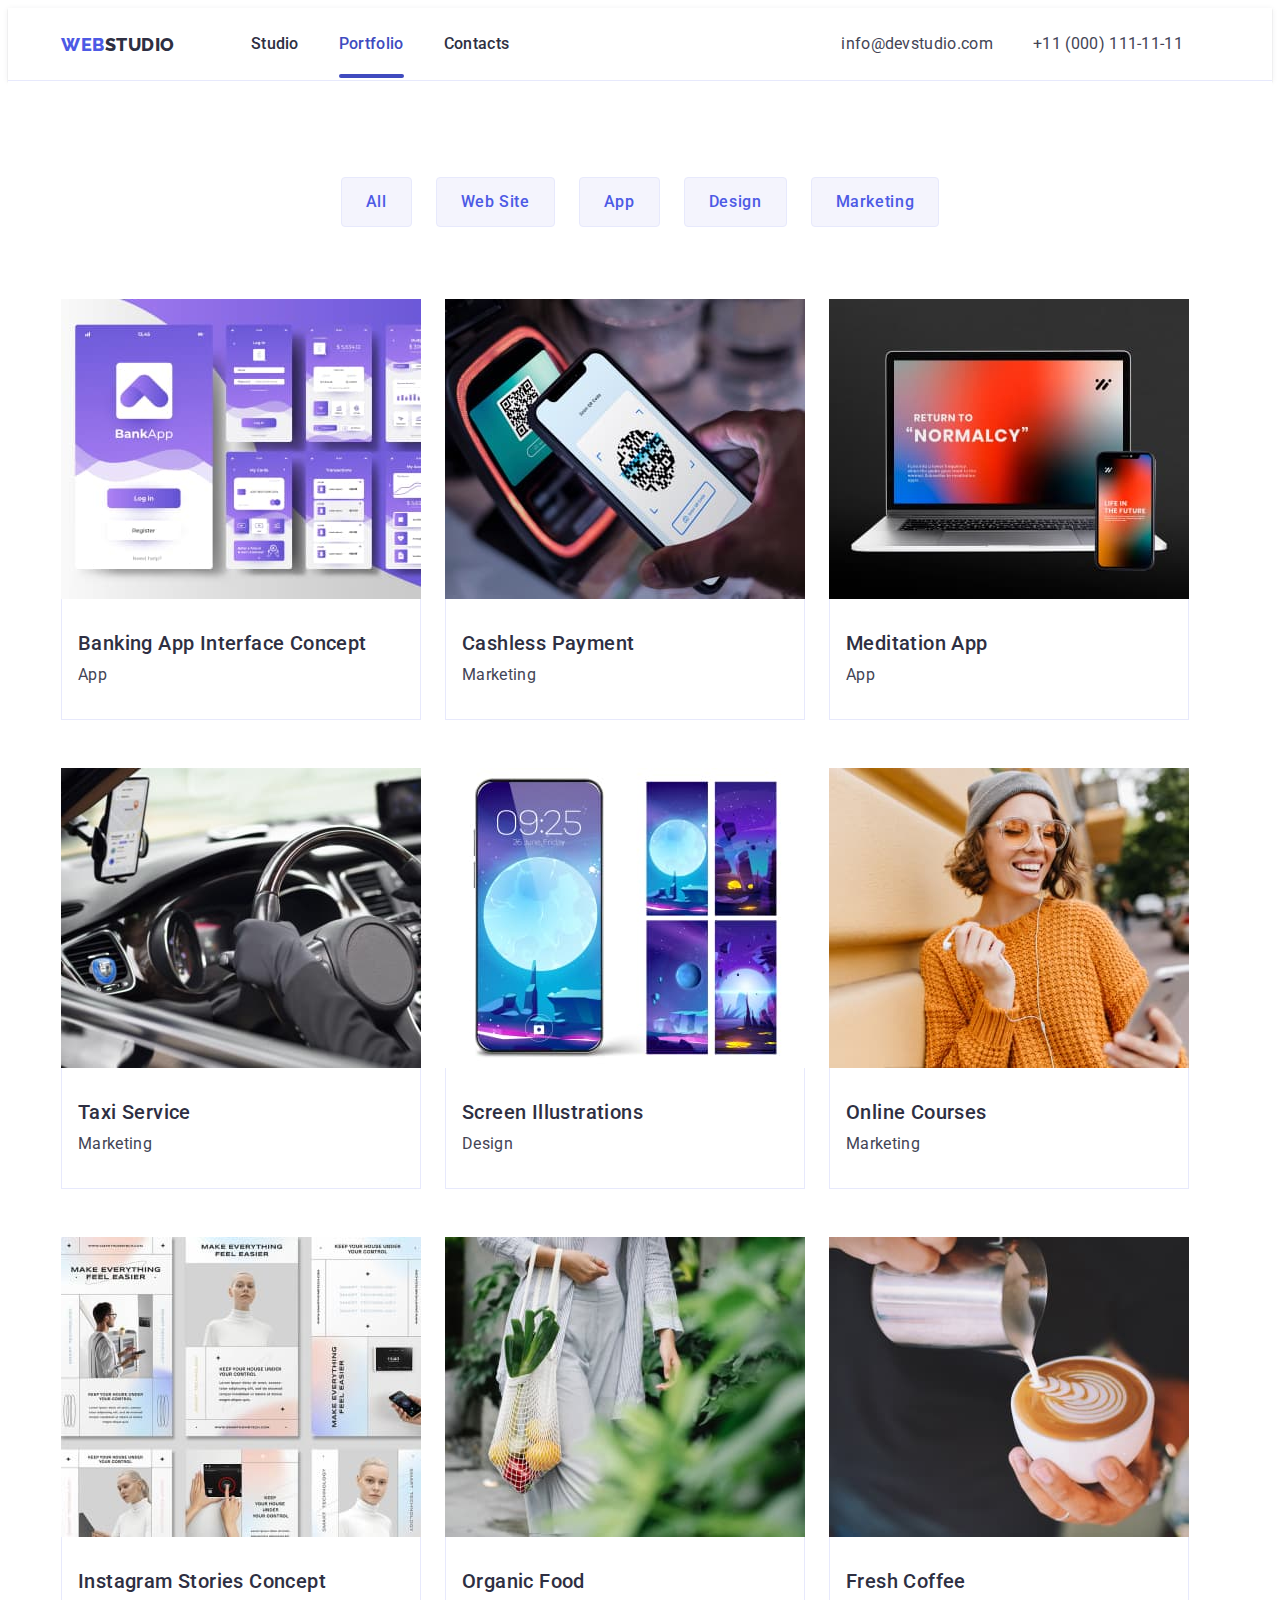
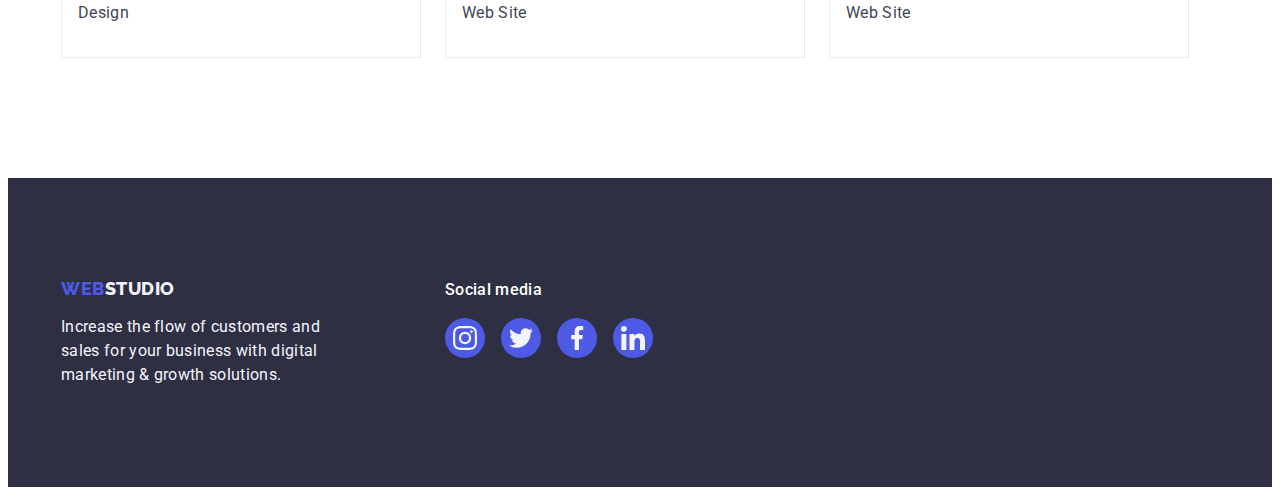
==== portfolio.html @ 88482206 "Initial commit" ====
<!DOCTYPE html>
<html lang="en">

<head>
    <meta charset="UTF-8">
    <meta http-equiv="X-UA-Compatible" content="IE=edge">
    <meta name="viewport" content="width=device-width, initial-scale=1.0">
    <link rel="preconnect" href="https://fonts.googleapis.com">
    <link rel="preconnect" href="https://fonts.gstatic.com" crossorigin>
    <link
        href="https://fonts.googleapis.com/css2?family=Raleway:wght@800&amp;family=Roboto:wght@400;500;700;900&amp;display=swap"
        rel="stylesheet">
    <link rel="stylesheet" href="https://cdnjs.cloudflare.com/ajax/libs/modern-normalize/2.0.0/modern-normalize.min.css"
        integrity="sha512-4xo8blKMVCiXpTaLzQSLSw3KFOVPWhm/TRtuPVc4WG6kUgjH6J03IBuG7JZPkcWMxJ5huwaBpOpnwYElP/m6wg=="
        crossorigin="anonymous" referrerpolicy="no-referrer">
    <title>Portfolio</title>
    <link rel="stylesheet" href="./css/styles.css">
</head>

<body>
    <!-- Header -->
    <header class="header">
        <div class="container-header container">
            <nav class="header-nav">
                <a href="./index.html" class="logo-header link">Web<span class="span-logo">Studio</span></a>
                <ul class="header-menu list">
                    <li class="header-menu-item"><a href="./index.html" class="header-menu-link link">Studio</a></li>
                    <li class="header-menu-item"><a href="./portfolio.html"
                            class="header-menu-link link current">Portfolio</a>
                    </li>
                    <li class="header-menu-item"><a href="" class="header-menu-link link">Contacts</a></li>
                </ul>
            </nav>
            <address class="contacts">
                <ul class="contacts-menu list">
                    <li class="contacts-menu-item"><a href="mailto:info@devstudio.com"
                            class="contacts-menu-link link">info@devstudio.com</a></li>
                    <li class="contacts-menu-item"><a href="tel:+110001111111" class="contacts-menu-link link">+11 (000)
                            111-11-11</a></li>
                </ul>
            </address>
        </div>
    </header>

    <!-- Main -->
    <main>
        <section class="section-portfolio-display">
            <div class="portfolio-container container">
                <h1 hidden class="visually-hidden">Portfolio</h1>
                <ul class="portfolio-list list">
                    <li class="portfolio-item"><button type="button" class="portfolio-button">All</button></li>
                    <li class="portfolio-item"><button type="button" class="portfolio-button">Web Site</button></li>
                    <li class="portfolio-item"><button type="button" class="portfolio-button">App</button></li>
                    <li class="portfolio-item"><button type="button" class="portfolio-button">Design</button></li>
                    <li class="portfolio-item"><button type="button" class="portfolio-button">Marketing</button></li>
                </ul>


                <ul class="project-list list">
                    <li class="project-item">
                        <a href="" class="project-link link">
                            <div class="portfolio-cover">
                                <img src="./images/banking.jpg" alt="Banking app interface" width="360" height="300">
                                <p class="portfolio-cover-txt">14 Stylish and User-Friendly App Design Concepts · Task
                                    Manager App · Calorie Tracker App · Exotic Fruit Ecommerce
                                    App · Cloud Storage App</p>
                            </div>
                            <div class="portfolio-box">
                                <h2 class="project-item-name">Banking App Interface Concept</h2>
                                <p class="project-item-type">App</p>
                            </div>
                        </a>
                    </li>
                    <li class="project-item">
                        <a href="" class="project-link link">
                            <div class="portfolio-cover">
                                <img src="./images/cashless.jpg" alt="Cashless payment" width="360" height="300">
                                <p class="portfolio-cover-txt">14 Stylish and User-Friendly App Design Concepts · Task
                                    Manager App · Calorie Tracker App · Exotic Fruit Ecommerce
                                    App · Cloud Storage App</p>
                            </div>
                            <div class="portfolio-box">
                                <h2 class="project-item-name">Cashless Payment</h2>
                                <p class="project-item-type">Marketing</p>
                            </div>
                        </a>
                    </li>
                    <li class="project-item">
                        <a href="" class="project-link link">
                            <div class="portfolio-cover">
                                <img src="./images/meditation.jpg" alt="Mediation app" width="360" height="300">
                                <p class="portfolio-cover-txt">14 Stylish and User-Friendly App Design Concepts · Task
                                    Manager App · Calorie Tracker App · Exotic Fruit Ecommerce
                                    App · Cloud Storage App</p>
                            </div>
                            <div class="portfolio-box">
                                <h2 class="project-item-name">Meditation App</h2>
                                <p class="project-item-type">App</p>
                            </div>
                        </a>
                    </li>
                    <li class="project-item">
                        <a href="" class="project-link link">
                            <div class="portfolio-cover">
                                <img src="./images/taxi.jpg" alt="Taxi car" width="360" height="300">
                                <p class="portfolio-cover-txt">14 Stylish and User-Friendly App Design Concepts · Task
                                    Manager App · Calorie Tracker App · Exotic Fruit Ecommerce
                                    App · Cloud Storage App</p>
                            </div>
                            <div class="portfolio-box">
                                <h2 class="project-item-name">Taxi Service</h2>
                                <p class="project-item-type">Marketing</p>
                            </div>
                        </a>
                    </li>
                    <li class="project-item">
                        <a href="" class="project-link link">
                            <div class="portfolio-cover">
                                <img src="./images/screen.jpg" alt="Screen illustrations" width="360" height="300">
                                <p class="portfolio-cover-txt">14 Stylish and User-Friendly App Design Concepts · Task
                                    Manager App · Calorie Tracker App · Exotic Fruit Ecommerce
                                    App · Cloud Storage App</p>
                            </div>
                            <div class="portfolio-box">
                                <h2 class="project-item-name">Screen Illustrations</h2>
                                <p class="project-item-type">Design</p>
                            </div>
                        </a>
                    </li>
                    <li class="project-item">
                        <a href="" class="project-link link">
                            <div class="portfolio-cover">
                                <img src="./images/online.jpg" alt="A woman taking online courses" width="360"
                                    height="300">
                                <p class="portfolio-cover-txt">14 Stylish and User-Friendly App Design Concepts · Task
                                    Manager App · Calorie Tracker App · Exotic Fruit Ecommerce
                                    App · Cloud Storage App</p>
                            </div>
                            <div class="portfolio-box">
                                <h2 class="project-item-name">Online Courses</h2>
                                <p class="project-item-type">Marketing</p>
                            </div>
                        </a>
                    </li>
                    <li class="project-item">
                        <a href="" class="project-link link">
                            <div class="portfolio-cover">
                                <img src="./images/instastories.jpg" alt="Instagram stories concept" width="360"
                                    height="300">
                                <p class="portfolio-cover-txt">14 Stylish and User-Friendly App Design Concepts · Task
                                    Manager App · Calorie Tracker App · Exotic Fruit Ecommerce
                                    App · Cloud Storage App</p>
                            </div>
                            <div class="portfolio-box">
                                <h2 class="project-item-name">Instagram Stories Concept</h2>
                                <p class="project-item-type">Design</p>
                            </div>
                        </a>
                    </li>
                    <li class="project-item">
                        <a href="" class="project-link link">
                            <div class="portfolio-cover">
                                <img src="./images/organic.jpg" alt="A bag with organic food" width="360" height="300">
                                <p class="portfolio-cover-txt">14 Stylish and User-Friendly App Design Concepts · Task
                                    Manager App · Calorie Tracker App · Exotic Fruit Ecommerce
                                    App · Cloud Storage App</p>
                            </div>
                            <div class="portfolio-box">
                                <h2 class="project-item-name">Organic Food</h2>
                                <p class="project-item-type">Web Site</p>
                            </div>
                        </a>
                    </li>
                    <li class="project-item">
                        <a href="" class="project-link link">
                            <div class="portfolio-cover">
                                <img src="./images/fresh.jpg" alt="Fresh coffee" width="360" height="300">
                                <p class="portfolio-cover-txt">14 Stylish and User-Friendly App Design Concepts · Task
                                    Manager App · Calorie Tracker App · Exotic Fruit Ecommerce
                                    App · Cloud Storage App</p>
                            </div>
                            <div class="portfolio-box">
                                <h2 class="project-item-name">Fresh Coffee</h2>
                                <p class="project-item-type">Web Site</p>
                            </div>
                        </a>
                    </li>
                </ul>
            </div>
        </section>
    </main>

    <!-- Footer -->
    <footer class="footer">
        <div class="footer-container container">
            <div class="footer-inf">
                <a href="./index.html" class="logo-footer link">Web<span class="span-logo-footer">Studio</span></a>
                <p class="footer-txt">Increase the flow of customers and sales for your business with digital marketing
                    &
                    growth
                    solutions.</p>
            </div>

            <div class="footer-social">
                <p class="footer-social-text">Social media</p>
                <ul class="footer-social-list list">
                    <li class="footer-social-item">
                        <a href="" target="_blank" rel="noopener noreferrer" class="footer-social-link link">
                            <svg class="footer-social-icon" width="24" height="24">
                                <use href="./images/icons.svg#icon-instagram"></use>
                            </svg>
                        </a>
                    </li>
                    <li class="footer-social-item">
                        <a href="" target="_blank" rel="noopener noreferrer" class="footer-social-link link">
                            <svg class="footer-social-icon" width="24" height="24">
                                <use href="./images/icons.svg#icon-twitter"></use>
                            </svg>
                        </a>
                    </li>
                    <li class="footer-social-item">
                        <a href="" target="_blank" rel="noopener noreferrer" class="footer-social-link link">
                            <svg class="footer-social-icon" width="24" height="24">
                                <use href="./images/icons.svg#icon-facebook"></use>
                            </svg>
                        </a>
                    </li>
                    <li class="footer-social-item">
                        <a href="" target="_blank" rel="noopener noreferrer" class="footer-social-link link">
                            <svg class="footer-social-icon" width="24" height="24">
                                <use href="./images/icons.svg#icon-linkedin"></use>
                            </svg>
                        </a>
                    </li>
                </ul>
            </div>

        </div>
    </footer>
</body>

</html>
---- css/styles.css ----
:root {
  --primary-brand: #4d5ae5;
  --pressed-state: #404bbf;
  --dark-color: #2e2f42;
  --light-color: #f4f4fd;
  --body-color: #434455;
  --white-background: #ffffff;
  --transition-effect: 250ms cubic-bezier(0.4, 0, 0.2, 1);
}

h1,
h2,
h3,
h4,
h5,
h6,
p {
  margin: 0;
}

img {
  display: block;
}

.visually-hidden {
  position: absolute;
  width: 1px;
  height: 1px;
  margin: -1px;
  border: 0;
  padding: 0;

  white-space: nowrap;
  clip-path: inset(100%);
  clip: rect(0 0 0 0);
  overflow: hidden;
}

body {
  font-family: "Roboto", sans-serif;
  background-color: #ffffff;
  color: #434455;
}

/* page wrapper */

.container {
  width: 1158px;
  padding-right: 15px;
  padding-left: 15px;
  margin: 0 auto;
}

.link {
  text-decoration: none;
}

.list {
  list-style: none;
  padding-left: 0;
  margin: 0;
}

/* header */

.span-logo {
  color: var(--dark-color);
}

.container-header {
  display: flex;
  align-items: center;
}

.header {
  background-color: var(--white-background);
  border-bottom: 1px solid #e7e9fc;
  box-shadow: 0px 2px 1px rgba(46, 47, 66, 0.08),
    0px 1px 1px rgba(46, 47, 66, 0.16), 0px 1px 6px rgba(46, 47, 66, 0.08);
}

.header-menu {
  display: flex;
  align-items: center;
  gap: 40px;
}

.logo-header {
  font-family: "Raleway", sans-serif;
  font-weight: 800;
  font-size: 18px;
  line-height: 1.17;
  letter-spacing: 0.03em;
  text-transform: uppercase;
  color: var(--primary-brand);
  display: flex;
  align-self: center;
  margin-right: 76px;
  padding-top: 25.5px;
  padding-bottom: 25.5px;
}

.header-menu-link {
  font-weight: 500;
  font-size: 16px;
  line-height: 1.5;
  letter-spacing: 0.02em;
  color: var(--dark-color);
  padding: 24px 0;
  transition: color 250ms cubic-bezier(0.4, 0, 0.2, 1);
}

.header-menu-link:hover,
.header-menu-link:focus {
  color: var(--pressed-state);
}

.current {
  position: relative;
}

.current::after {
  content: "";
  position: absolute;
  width: 100%;
  left: 0;
  bottom: -1px;
  height: 4px;
  background-color: #404bbf;
  border-radius: 2px;
}

.header-menu-link.current {
  color: #404bbf;
}

.contacts {
  font-style: normal;
  display: flex;
  margin-left: 332px;
}

.contacts-menu {
  display: flex;
  gap: 40px;
}

.header-nav {
  display: flex;
  align-items: center;
}

.contacts-menu-link {
  font-style: normal;
  font-size: 16px;
  line-height: 1.5;
  letter-spacing: 0.02em;
  color: var(--body-color);
  transition: color 250ms cubic-bezier(0.4, 0, 0.2, 1);
}

.contacts-menu-link:hover,
.contacts-menu-link:focus {
  color: var(--pressed-state);
}

/* hero */

.section-hero {
  background-color: var(--dark-color);
  padding: 188px 0px;
  background-image: linear-gradient(
      rgba(46, 47, 66, 0.7),
      rgba(46, 47, 66, 0.7)
    ),
    url(../images/people-office.jpg);
  background-repeat: no-repeat;
  background-size: cover;
  background-position: center;
  margin: 0 auto;
  max-width: 1440px;
}

.hero-container {
  display: flex;
  flex-direction: column;
  padding: 0 316px;
}

.hero-title {
  font-weight: 700;
  font-size: 56px;
  line-height: 1.07;
  letter-spacing: 0.02em;
  text-align: center;
  color: var(--white-background);
  max-width: 496px;
  padding-bottom: 48px;
  margin: auto;
}

.hero-button {
  display: block;
  min-width: 169px;
  height: 56px;
  border: none;
  font-family: inherit;
  font-weight: 500;
  font-size: 16px;
  line-height: 1.5;
  letter-spacing: 0.04em;
  cursor: pointer;
  color: var(--white-background);
  background-color: var(--primary-brand);
  padding: 16px 32px;
  margin: auto;
  align-self: center;
  border-radius: 4px;
  box-shadow: 0px 4px 4px rgba(0, 0, 0, 0.15);
  transition: background-color var(--transition-effect);
}

.hero-button:hover,
.hero-button:focus {
  background-color: var(--pressed-state);
}

/* features */

.section-features {
  background-color: var(--white-background);
  padding: 120px 0;
}

.features-list {
  display: flex;
  gap: 24px;
}

.features-item {
  width: 264px;
}

.features-item > h3 {
  margin-bottom: 8px;
}

.features-title {
  font-weight: 500;
  font-size: 20px;
  line-height: 1.2;
  letter-spacing: 0.02em;
  color: var(--dark-color);
}

.features-txt {
  font-size: 16px;
  line-height: 1.5;
  letter-spacing: 0.02em;
  color: #434455;
}

.features-item-block {
  background: var(--light-color);
  border-radius: 4px;
  width: 264px;
  height: 112px;
  margin-bottom: 8px;
  display: flex;
  align-items: center;
  justify-content: center;
}

/* services */

.section-services {
  background-color: var(--white-background);
  padding-bottom: 120px;
}

.services-title {
  font-weight: 700;
  font-size: 36px;
  line-height: 1.11;
  text-align: center;
  letter-spacing: 0.02em;
  text-transform: capitalize;
  color: var(--dark-color);
  margin-bottom: 72px;
}

.services-list {
  display: flex;
  gap: 24px;
}

.services-list-item {
  width: calc((100% - 48px) / 3);
}
/* our team */

.section-our-team {
  background-color: var(--light-color);
  padding: 120px 0;
}

.team-item {
  display: flex;
  flex-direction: column;
  width: calc((100% - 3 * 24px) / 4);
  background-color: #ffffff;
  box-shadow: 0px 1px 6px rgba(46, 47, 66, 0.08),
    0px 1px 1px rgba(46, 47, 66, 0.16), 0px 2px 1px rgba(46, 47, 66, 0.08);
  border-radius: 0px 0px 4px 4px;
  justify-content: center;
  align-items: center;
}

.team-list {
  display: flex;
  gap: 24px;
}
.team-title {
  font-weight: 700;
  font-size: 36px;
  line-height: 1.11;
  letter-spacing: 0.02em;
  text-align: center;
  text-transform: capitalize;
  color: var(--dark-color);
  margin-bottom: 72px;
}

.team-member {
  font-weight: 500;
  font-size: 20px;
  line-height: 1.2;
  letter-spacing: 0.02em;
  color: var(--dark-color);
}

.team-position {
  font-size: 16px;
  line-height: 1.5;
  letter-spacing: 0.02em;
  color: #434455;
}

.team-intro {
  padding: 32px 0;
}

.team-member {
  text-align: center;
  margin-bottom: 8px;
}

.team-position {
  text-align: center;
}

.team-socials {
  display: flex;
  justify-content: center;
  align-items: center;
  gap: 24px;
  margin-top: 8px;
}

.team-socials-link {
  width: 40px;
  height: 40px;
  background-color: var(--primary-brand);
  border-radius: 50%;
  display: flex;
  align-items: center;
  justify-content: center;
  transition: background-color 250ms cubic-bezier(0.4, 0, 0.2, 1);
}

.team-socials-link:hover,
.team-socials-link:focus {
  background-color: var(--pressed-state);
}

.team-socials-icon {
  fill: #f4f4fd;
}

/* customers */

.section-customers {
  background-color: var(--white-background);
  padding: 120px 0;
}
.customers-title {
  font-weight: 700;
  font-size: 36px;
  line-height: 1.11;
  text-align: center;
  letter-spacing: 0.02em;
  text-transform: capitalize;
  color: var(--dark-color);
  margin-bottom: 72px;
}

.customers-list {
  display: flex;
  justify-content: space-between;
  gap: 24px;
}

.customers-item-link {
  display: flex;
  justify-content: center;
  align-items: center;
  border: 1px solid;
  border-radius: 4px;
  border-color: #8e8f99;
  width: 168px;
  height: 88px;
  color: #8e8f99;
  transition: border-color 250ms cubic-bezier(0.4, 0, 0.2, 1),
    color 250ms cubic-bezier(0.4, 0, 0.2, 1);
}

.customers-item-link:hover,
.customers-item-link:focus {
  border-color: var(--pressed-state);
  color: var(--pressed-state);
}

.customers-item-icon {
  fill: #8e8f99;
}

.customers-item-link:hover .customers-item-icon,
.customers-item-link:focus .customers-item-icon {
  fill: #404bbf;
}

/* footer */

.logo-footer {
  font-family: "Raleway", sans-serif;
  font-weight: 800;
  font-size: 18px;
  line-height: 1.17;
  letter-spacing: 0.03em;
  text-transform: uppercase;
  color: var(--primary-brand);
  margin-bottom: 16px;
  display: inline-block;
}

.span-logo-footer {
  color: var(--light-color);
}

.footer {
  background-color: var(--dark-color);
  padding: 100px 0;
}

.footer-txt {
  font-family: "Roboto", sans-serif;
  font-size: 16px;
  line-height: 1.5;
  letter-spacing: 0.02em;
  color: var(--light-color);
  width: 264px;
}

.footer-inf {
  margin-right: 120px;
}

.footer-social-text {
  font-weight: 500;
  font-size: 16px;
  line-height: 1.5;
  letter-spacing: 0.02em;
  color: var(--white-background);
  margin-bottom: 16px;
}

.footer-social-list {
  display: flex;
  gap: 16px;
}

.footer-social-link {
  width: 40px;
  height: 40px;
  background-color: var(--primary-brand);
  border-radius: 50%;
  display: flex;
  align-items: center;
  justify-content: center;
  transition: background-color 250ms cubic-bezier(0.4, 0, 0.2, 1);
}

.footer-social-link:hover,
.footer-social-link:focus {
  background-color: #31d0aa;
}

.footer-container {
  display: flex;
  align-items: baseline;
}

.footer-social-icon {
  fill: #f4f4fd;
}

/* portfolio */

.section-portfolio-display {
  background-color: var(--white-background);
  padding-top: 96px;
  padding-bottom: 120px;
}

.portfolio-button {
  font-family: inherit;
  font-weight: 500;
  font-size: 16px;
  line-height: 1.5;
  text-align: center;
  letter-spacing: 0.04em;
  cursor: pointer;
  color: var(--primary-brand);
  background-color: var(--light-color);
  padding: 12px 24px;
  border: 1px solid #e7e9fc;
  border-radius: 4px;
  transition: color 250ms cubic-bezier(0.4, 0, 0.2, 1),
    background-color 250ms cubic-bezier(0.4, 0, 0.2, 1),
    border-color 250ms cubic-bezier(0.4, 0, 0.2, 1),
    box-shadow 250ms cubic-bezier(0.4, 0, 0.2, 1);
}

.portfolio-button:hover,
.portfolio-button:focus {
  background-color: var(--pressed-state);
  color: #ffffff;
  border: 1px solid transparent;
  box-shadow: 0px 3px 1px rgba(0, 0, 0, 0.1), 0px 2px 1px rgba(0, 0, 0, 0.08),
    0px 2px 2px rgba(0, 0, 0, 0.12);
  border-radius: 4px;
}

.project-item-name {
  font-weight: 500;
  font-size: 20px;
  line-height: 1.2;
  letter-spacing: 0.02em;
  color: var(--dark-color);
  margin-bottom: 8px;
}

.project-item-type {
  font-size: 16px;
  line-height: 1.5;
  letter-spacing: 0.02em;
  color: #434455;
}

.portfolio-list {
  display: flex;
  gap: 24px;
  align-items: center;
  justify-content: center;
  margin-bottom: 72px;
}

.project-list {
  display: flex;
  flex-wrap: wrap;
}

.portfolio-box {
  padding: 32px 16px;
  border: 1px solid #e7e9fc;
  border-top: none;
}

.project-item {
  margin-right: 24px;
  margin-bottom: 48px;
}

.project-item:nth-child(3) {
  margin-right: 0;
}
.project-item:nth-child(6) {
  margin-right: 0;
}
.project-item:nth-child(9) {
  margin-right: 0;
  margin-bottom: 0;
}
.project-item:nth-child(7) {
  margin-bottom: 0;
}
.project-item:nth-child(8) {
  margin-bottom: 0;
}

.portfolio-cover {
  position: relative;
  overflow: hidden;
}

.portfolio-cover-txt {
  position: absolute;
  top: 0;
  left: 0;
  height: 100%;
  transform: translateY(100%);
  padding: 40px 32px;
  font-size: 16px;
  line-height: 1.5;
  letter-spacing: 0.02em;
  color: var(--light-color);
  background-color: var(--primary-brand);
  transition: transform var(--transition-effect);
}

.project-link {
  display: block;
  transition: box-shadow 250ms cubic-bezier(0.4, 0, 0.2, 1);
}

.project-link:hover {
  box-shadow: 0px 1px 6px rgba(46, 47, 66, 0.08),
    0px 1px 1px rgba(46, 47, 66, 0.16), 0px 2px 1px rgba(46, 47, 66, 0.08);
}

.project-link:focus {
  box-shadow: 0px 1px 6px rgba(46, 47, 66, 0.08),
    0px 1px 1px rgba(46, 47, 66, 0.16), 0px 2px 1px rgba(46, 47, 66, 0.08);
}

.project-link:hover .portfolio-cover-txt,
.project-link:focus .portfolio-cover-txt {
  transform: translateY(0%);
}

/* backdrop */
.backdrop {
  position: fixed;
  top: 0;
  z-index: 999;
  width: 100%;
  height: 100%;
  background-color: rgba(46, 47, 66, 0.4);
  transition: opacity var(--transition-effect),
    visibility var(--transition-effect);
}

.modal {
  position: absolute;
  top: 50%;
  left: 50%;
  width: 408px;
  min-height: 584px;
  background-color: #fcfcfc;
  box-shadow: 0px 1px 1px rgba(0, 0, 0, 0.14), 0px 1px 3px rgba(0, 0, 0, 0.12),
    0px 2px 1px rgba(0, 0, 0, 0.2);
  border-radius: 4px;
  transform: translate(-50%, -50%) scaleX(1);
  transition: transform var(--transition-effect);
}

.modal-button {
  position: absolute;
  display: flex;
  align-items: center;
  justify-content: center;
  padding: 0;
  right: 24px;
  top: 24px;
  width: 24px;
  height: 24px;
  background-color: #e7e9fc;
  border: 1px solid rgba(0, 0, 0, 0.1);
  border-radius: 50%;
  cursor: pointer;
  transition: background-color var(--transition-effect),
    border var(--transition-effect);
}

.modal-button:hover {
  background-color: #404bbf;
  border: none;
  fill: #ffffff;
}

.modal-button:focus {
  background-color: #404bbf;
  border: none;
  fill: #ffffff;
}

.is-hidden {
  visibility: hidden;
  opacity: 0;
  pointer-events: none;
}

.modal-button-icon {
  fill: #2e2f42;
  transition: fill var(--transition-effect);
}

.modal-button:hover .modal-button-icon {
  fill: #ffffff;
}
.modal-button:focus .modal-button-icon {
  fill: #ffffff;
}
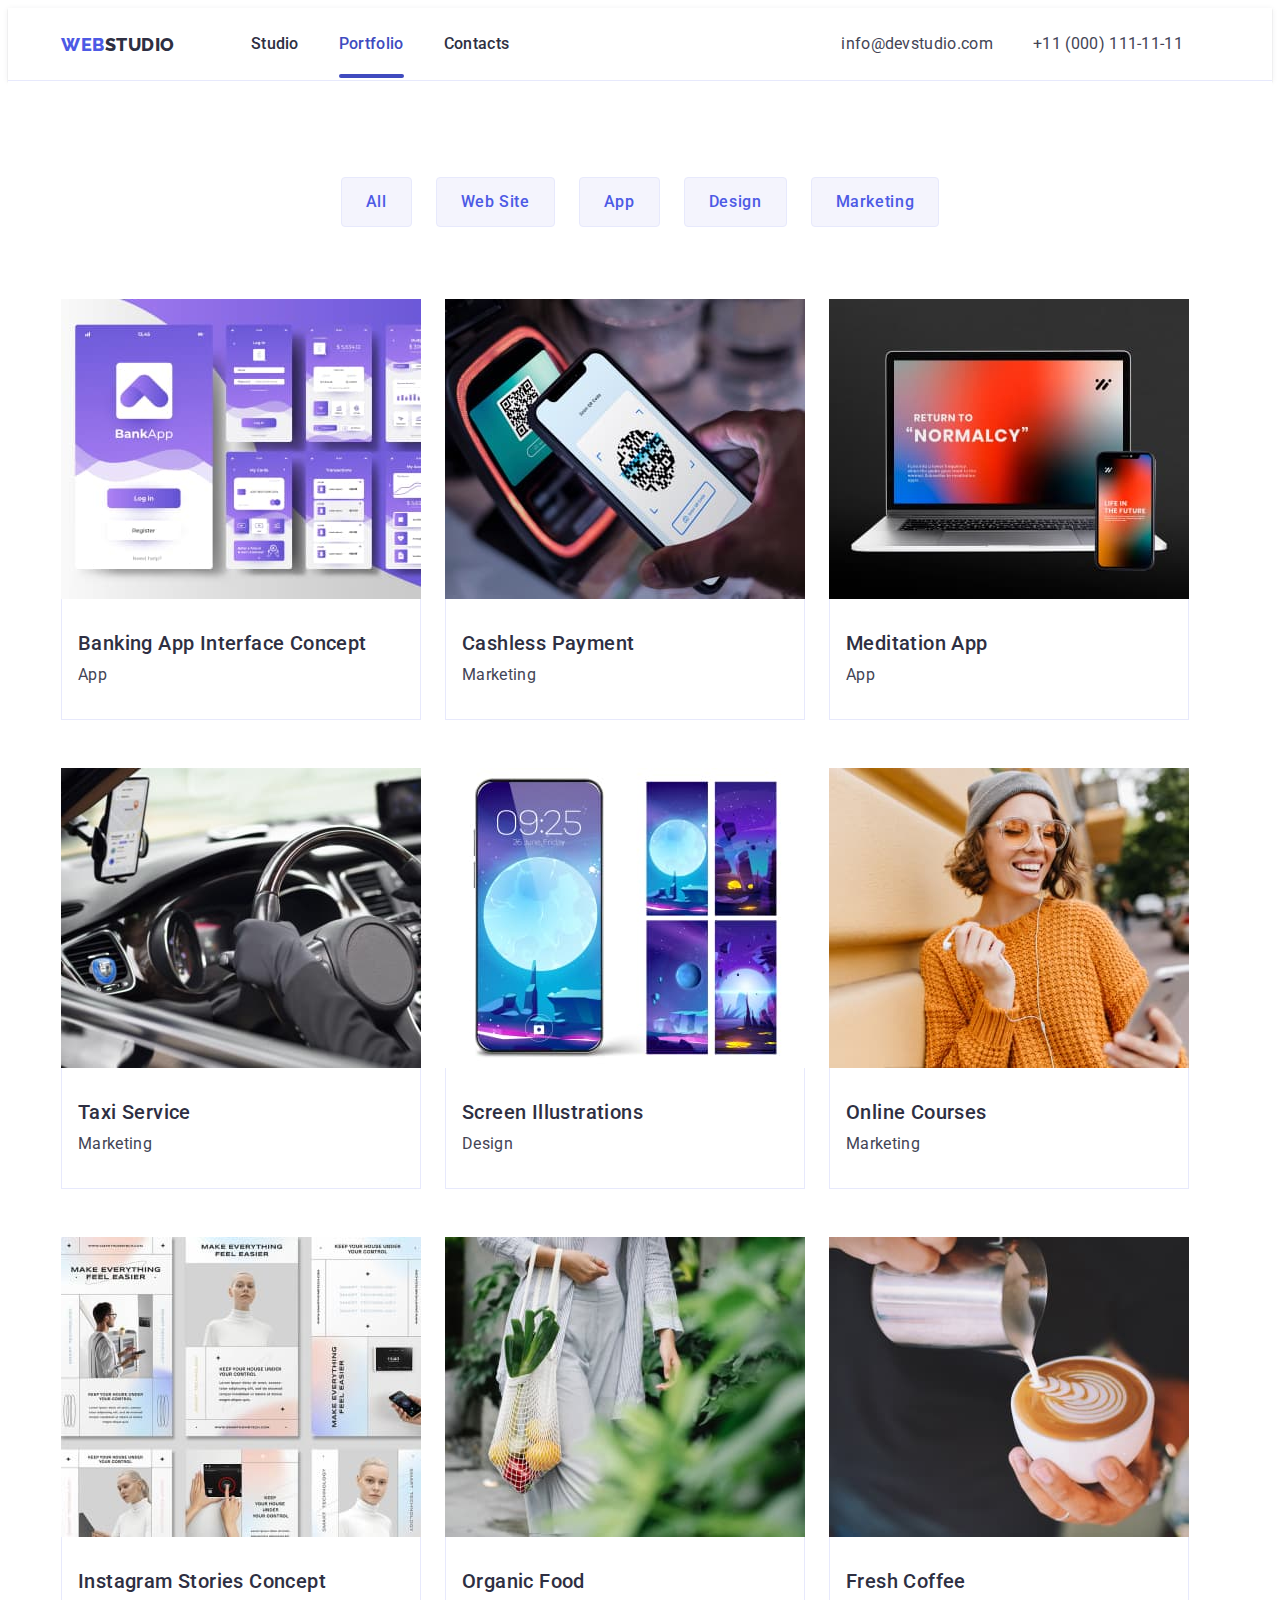
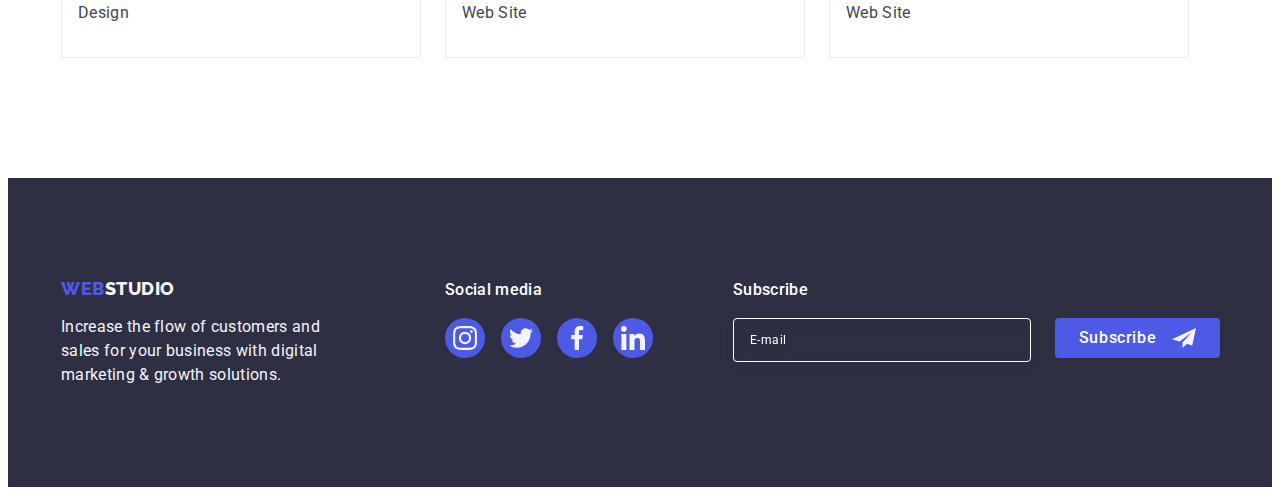
==== commit 8b537147: "hw 5" ====
--- a/portfolio.html
+++ b/portfolio.html
@@ -200,7 +200,7 @@
                     growth
                     solutions.</p>
             </div>
-
+            <!-- Footer social -->
             <div class="footer-social">
                 <p class="footer-social-text">Social media</p>
                 <ul class="footer-social-list list">
@@ -234,7 +234,22 @@
                     </li>
                 </ul>
             </div>
-
+            <!-- Footer subscribe -->
+            <div class="subscribe">
+                <p class="subscribe-title">Subscribe</p>
+                <form class="subscribe-form" name="subscribe-form">
+
+                    <label class="subscribe-label">
+                        <input type="email" name="email" placeholder="E-mail" class="subscribe-input">
+                    </label>
+                    <button type="submit" class="button-subscribe">Subscribe
+                        <svg width="24" height="24" class="subscribe-icon">
+                            <use href="./images/icons.svg#icon-subscribe">
+                            </use>
+                        </svg>
+                    </button>
+                </form>
+            </div>
         </div>
     </footer>
 </body>
--- a/css/styles.css
+++ b/css/styles.css
@@ -20,6 +20,10 @@
 
 img {
   display: block;
+}
+
+input {
+  font-family: inherit;
 }
 
 .visually-hidden {
@@ -463,7 +467,6 @@
 }
 
 .footer-txt {
-  font-family: "Roboto", sans-serif;
   font-size: 16px;
   line-height: 1.5;
   letter-spacing: 0.02em;
@@ -473,6 +476,10 @@
 
 .footer-inf {
   margin-right: 120px;
+}
+
+.footer-social {
+  margin-right: 80px;
 }
 
 .footer-social-text {
@@ -512,6 +519,75 @@
 
 .footer-social-icon {
   fill: #f4f4fd;
+}
+
+/* footer subscribe */
+
+.subscribe-form {
+  display: flex;
+  gap: 24px;
+}
+
+.subscribe-input {
+  background-color: transparent;
+  border: 1px solid #ffffff;
+  border-radius: 4px;
+  filter: drop-shadow(0px 4px 4px rgba(0, 0, 0, 0.15));
+  height: 40px;
+  width: 264px;
+  padding-left: 16px;
+  padding-right: 16px;
+  font-size: 12px;
+  font-weight: 400;
+  line-height: 2;
+  letter-spacing: 0.04em;
+  font-family: inherit;
+  font-style: normal;
+  color: #ffffff;
+}
+
+.subscribe-input::placeholder {
+  color: #ffffff;
+}
+
+.subscribe-title {
+  font-family: inherit;
+  font-weight: 500;
+  font-size: 16px;
+  line-height: 1.5;
+  letter-spacing: 0.02em;
+  color: #ffffff;
+  margin-bottom: 16px;
+}
+
+.subscribe-icon {
+  fill: #f4f4fd;
+  margin-left: 16px;
+}
+
+.button-subscribe {
+  min-width: 165px;
+  height: 40px;
+  display: flex;
+  justify-content: center;
+  align-items: center;
+  font-family: inherit;
+  font-weight: 500;
+  font-size: 16px;
+  line-height: 1.5;
+  letter-spacing: 0.04em;
+  text-align: center;
+  cursor: pointer;
+  background-color: var(--primary-brand);
+  color: var(--white-background);
+  border-radius: 4px;
+  border: none;
+  transition: background-color var(--transition-effect);
+}
+
+.button-subscribe:hover,
+.button-subscribe:focus {
+  background-color: #31d0aa;
 }
 
 /* portfolio */
@@ -648,7 +724,7 @@
   transform: translateY(0%);
 }
 
-/* backdrop */
+/* modal */
 .backdrop {
   position: fixed;
   top: 0;
@@ -672,6 +748,43 @@
   border-radius: 4px;
   transform: translate(-50%, -50%) scaleX(1);
   transition: transform var(--transition-effect);
+  padding: 72px 24px 24px 24px;
+}
+
+.modal-title {
+  font-family: inherit;
+  font-style: normal;
+  font-weight: 500;
+  font-size: 16px;
+  line-height: 1.5;
+  text-align: center;
+  letter-spacing: 0.02em;
+  color: var(--dark-color);
+  margin-bottom: 16px;
+}
+
+.modal-input {
+  width: 100%;
+  height: 40px;
+  border: 1px solid rgba(46, 47, 66, 0.4);
+  border-radius: 4px;
+  padding-left: 38px;
+  padding-right: 16px;
+  background-color: transparent;
+  outline: transparent;
+  transition: border-color var(--transition-effect);
+}
+
+.modal-input:focus {
+  border-color: var(--primary-brand);
+}
+
+.modal-input:focus + .modal-field-icon {
+  fill: var(--primary-brand);
+}
+
+.modal-field {
+  margin-bottom: 8px;
 }
 
 .modal-button {
@@ -721,3 +834,126 @@
 .modal-button:focus .modal-button-icon {
   fill: #ffffff;
 }
+
+.modal-form-btn {
+  display: block;
+
+  min-width: 169px;
+  height: 56px;
+  background: #4d5ae5;
+  box-shadow: 0px 4px 4px rgba(0, 0, 0, 0.15);
+  border-radius: 4px;
+  border: none;
+  font-family: inherit;
+  color: #ffffff;
+  font-style: normal;
+  font-weight: 500;
+  font-size: 16px;
+  line-height: 1.5;
+  letter-spacing: 0.04em;
+  cursor: pointer;
+  transition: background-color var(--transition-effect);
+}
+
+.modal-form-btn:hover,
+.modal-form-btn:focus {
+  background-color: var(--pressed-state);
+}
+
+.modal-label {
+  font-family: inherit;
+  font-style: normal;
+  font-weight: 400;
+  font-size: 12px;
+  line-height: 1.17;
+  letter-spacing: 0.04em;
+  color: #8e8f99;
+  margin-bottom: 4px;
+  display: inline-block;
+}
+
+.modal-field-icon {
+  fill: #2e2f42;
+  position: absolute;
+  left: 16px;
+  top: 50%;
+  transform: translateY(-50%);
+  transition: fill var(--transition-effect);
+}
+
+.input-wrap {
+  position: relative;
+}
+
+.textarea-field {
+  margin-bottom: 16px;
+}
+
+.modal-textarea {
+  resize: none;
+  width: 100%;
+  height: 120px;
+  border: 1px solid rgba(46, 47, 66, 0.4);
+  border-radius: 4px;
+  padding: 8px 16px;
+  background-color: transparent;
+  outline: transparent;
+  transition: border-color var(--transition-effect);
+}
+
+.modal-textarea::placeholder {
+  font-family: inherit;
+  font-style: normal;
+  font-weight: 400;
+  font-size: 12px;
+  line-height: 1.17;
+  letter-spacing: 0.04em;
+  color: rgba(46, 47, 66, 0.4);
+}
+
+.modal-textarea:focus {
+  border-color: var(--primary-brand);
+}
+
+.checkbox-field {
+  margin-bottom: 24px;
+}
+
+.checkbox-text {
+  font-style: normal;
+  font-weight: 400;
+  font-size: 12px;
+  line-height: 1.17;
+  letter-spacing: 0.04em;
+  color: #8e8f99;
+  display: flex;
+  align-items: center;
+}
+
+.checkbox-text a {
+  text-decoration-line: underline;
+  color: var(--primary-brand);
+}
+
+.checkbox-text span {
+  width: 16px;
+  height: 16px;
+  border: 1px solid rgba(46, 47, 66, 0.4);
+  border-radius: 2px;
+  display: block;
+  margin-right: 8px;
+  display: flex;
+  justify-content: center;
+  align-items: center;
+  fill: transparent;
+}
+
+.checkbox-modal:checked + .checkbox-text span {
+  background-color: var(--pressed-state);
+  border: none;
+  fill: var(--light-color);
+}
+
+.checkbox-modal:focus + .checkbox-text span {
+  border-color: var(--pressed-state);
+}
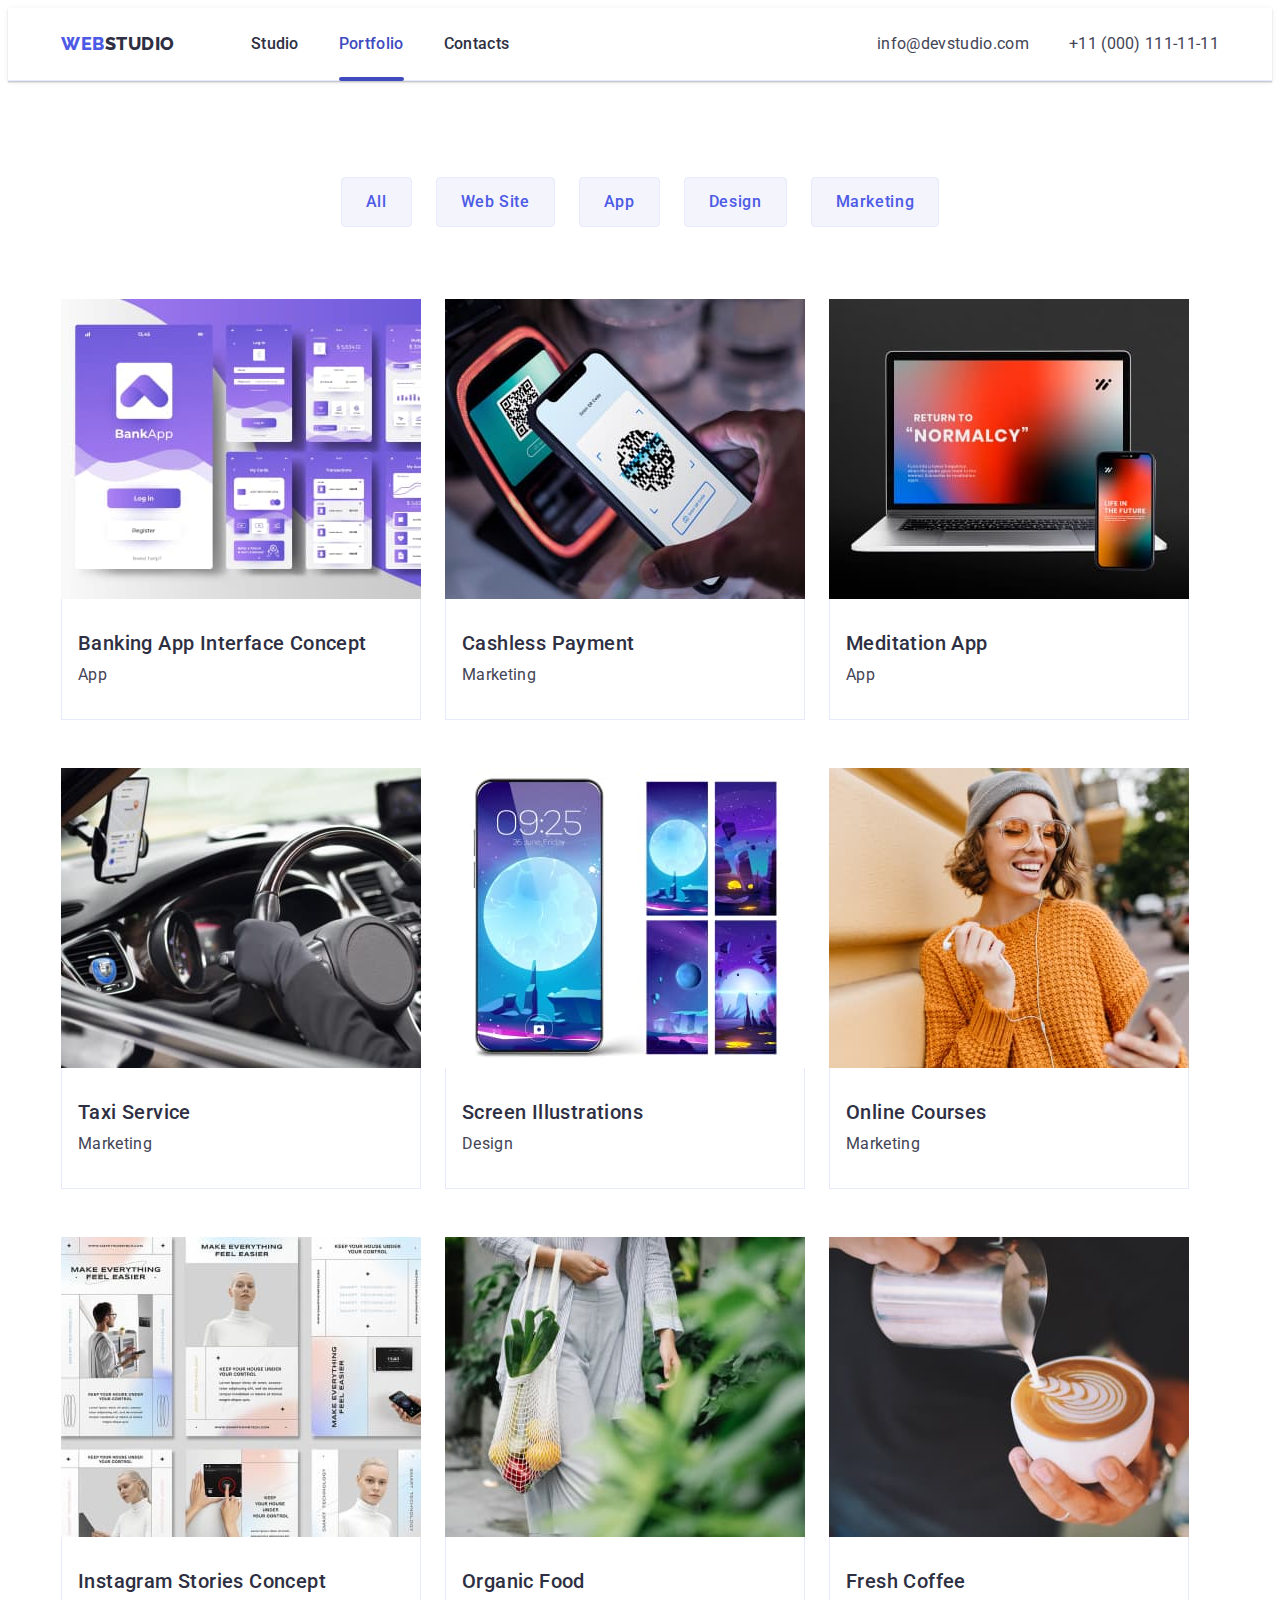
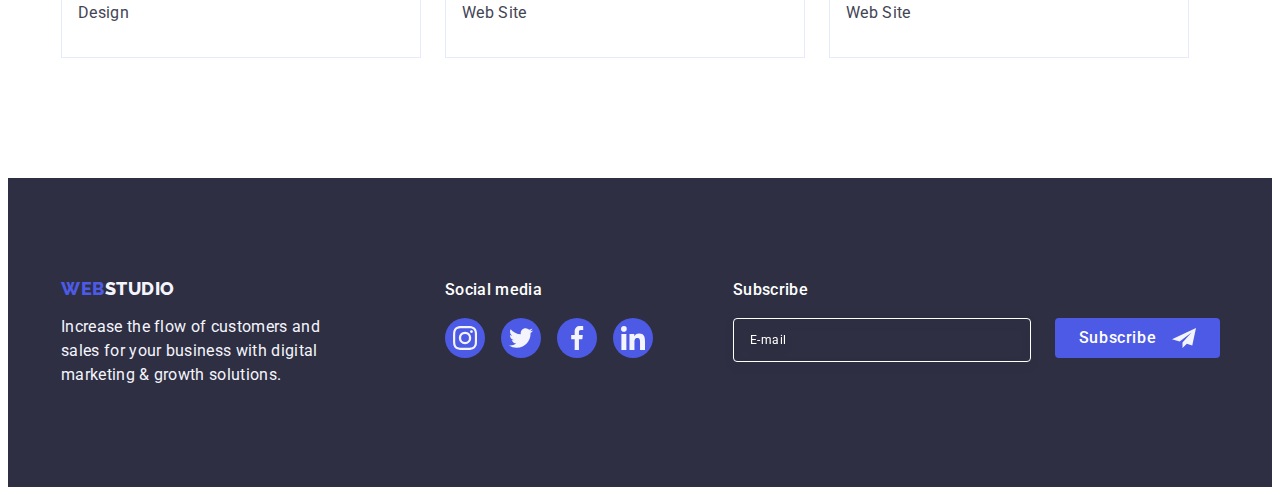
==== commit 3c6fdcae: "Update portfolio.html" ====
--- a/portfolio.html
+++ b/portfolio.html
@@ -46,7 +46,7 @@
     <main>
         <section class="section-portfolio-display">
             <div class="portfolio-container container">
-                <h1 hidden class="visually-hidden">Portfolio</h1>
+                <h1 class="visually-hidden">Portfolio</h1>
                 <ul class="portfolio-list list">
                     <li class="portfolio-item"><button type="button" class="portfolio-button">All</button></li>
                     <li class="portfolio-item"><button type="button" class="portfolio-button">Web Site</button></li>
--- a/css/styles.css
+++ b/css/styles.css
@@ -20,6 +20,7 @@
 
 img {
   display: block;
+  max-width: 100%;
 }
 
 input {
@@ -49,9 +50,9 @@
 /* page wrapper */
 
 .container {
-  width: 1158px;
-  padding-right: 15px;
-  padding-left: 15px;
+  width: 100%;
+  max-width: 1158px;
+  padding: 0 15px;
   margin: 0 auto;
 }
 
@@ -74,6 +75,7 @@
 .container-header {
   display: flex;
   align-items: center;
+  justify-content: space-between;
 }
 
 .header {
@@ -85,7 +87,6 @@
 
 .header-menu {
   display: flex;
-  align-items: center;
   gap: 40px;
 }
 
@@ -97,14 +98,11 @@
   letter-spacing: 0.03em;
   text-transform: uppercase;
   color: var(--primary-brand);
-  display: flex;
-  align-self: center;
   margin-right: 76px;
-  padding-top: 25.5px;
-  padding-bottom: 25.5px;
 }
 
 .header-menu-link {
+  display: block;
   font-weight: 500;
   font-size: 16px;
   line-height: 1.5;
@@ -140,8 +138,6 @@
 
 .contacts {
   font-style: normal;
-  display: flex;
-  margin-left: 332px;
 }
 
 .contacts-menu {
@@ -155,7 +151,6 @@
 }
 
 .contacts-menu-link {
-  font-style: normal;
   font-size: 16px;
   line-height: 1.5;
   letter-spacing: 0.02em;
@@ -192,7 +187,6 @@
 }
 
 .hero-title {
-  font-weight: 700;
   font-size: 56px;
   line-height: 1.07;
   letter-spacing: 0.02em;
@@ -200,7 +194,7 @@
   color: var(--white-background);
   max-width: 496px;
   padding-bottom: 48px;
-  margin: auto;
+  margin: 0 auto;
 }
 
 .hero-button {
@@ -283,7 +277,6 @@
 }
 
 .services-title {
-  font-weight: 700;
   font-size: 36px;
   line-height: 1.11;
   text-align: center;
@@ -300,6 +293,7 @@
 
 .services-list-item {
   width: calc((100% - 48px) / 3);
+  border: 1px solid #e7e9fc;
 }
 /* our team */
 
@@ -325,7 +319,6 @@
   gap: 24px;
 }
 .team-title {
-  font-weight: 700;
   font-size: 36px;
   line-height: 1.11;
   letter-spacing: 0.02em;
@@ -398,7 +391,6 @@
   padding: 120px 0;
 }
 .customers-title {
-  font-weight: 700;
   font-size: 36px;
   line-height: 1.11;
   text-align: center;
@@ -538,11 +530,8 @@
   padding-left: 16px;
   padding-right: 16px;
   font-size: 12px;
-  font-weight: 400;
-  line-height: 2;
+  line-height: 1.5;
   letter-spacing: 0.04em;
-  font-family: inherit;
-  font-style: normal;
   color: #ffffff;
 }
 
@@ -551,7 +540,6 @@
 }
 
 .subscribe-title {
-  font-family: inherit;
   font-weight: 500;
   font-size: 16px;
   line-height: 1.5;
@@ -593,7 +581,6 @@
 /* portfolio */
 
 .section-portfolio-display {
-  background-color: var(--white-background);
   padding-top: 96px;
   padding-bottom: 120px;
 }
@@ -752,8 +739,6 @@
 }
 
 .modal-title {
-  font-family: inherit;
-  font-style: normal;
   font-weight: 500;
   font-size: 16px;
   line-height: 1.5;
@@ -837,7 +822,7 @@
 
 .modal-form-btn {
   display: block;
-
+  margin: 0 auto;
   min-width: 169px;
   height: 56px;
   background: #4d5ae5;
@@ -861,15 +846,12 @@
 }
 
 .modal-label {
-  font-family: inherit;
-  font-style: normal;
-  font-weight: 400;
   font-size: 12px;
   line-height: 1.17;
   letter-spacing: 0.04em;
   color: #8e8f99;
   margin-bottom: 4px;
-  display: inline-block;
+  display: block;
 }
 
 .modal-field-icon {
@@ -899,12 +881,6 @@
   background-color: transparent;
   outline: transparent;
   transition: border-color var(--transition-effect);
-}
-
-.modal-textarea::placeholder {
-  font-family: inherit;
-  font-style: normal;
-  font-weight: 400;
   font-size: 12px;
   line-height: 1.17;
   letter-spacing: 0.04em;
@@ -920,40 +896,37 @@
 }
 
 .checkbox-text {
-  font-style: normal;
-  font-weight: 400;
   font-size: 12px;
   line-height: 1.17;
   letter-spacing: 0.04em;
   color: #8e8f99;
-  display: flex;
-  align-items: center;
-}
-
-.checkbox-text a {
+}
+
+.privacy-policy {
   text-decoration-line: underline;
   color: var(--primary-brand);
 }
 
-.checkbox-text span {
+.checkbox-span {
+  display: inline-flex;
   width: 16px;
   height: 16px;
   border: 1px solid rgba(46, 47, 66, 0.4);
   border-radius: 2px;
-  display: block;
+  justify-content: center;
+  align-items: center;
   margin-right: 8px;
-  display: flex;
-  justify-content: center;
-  align-items: center;
   fill: transparent;
-}
-
-.checkbox-modal:checked + .checkbox-text span {
+  transition: background-color var(--transition-effect),
+    border var(--transition-effect), fill var(--transition-effect);
+}
+
+.checkbox-modal:checked + .checkbox-text > .checkbox-span {
   background-color: var(--pressed-state);
   border: none;
   fill: var(--light-color);
 }
 
-.checkbox-modal:focus + .checkbox-text span {
+.checkbox-modal:focus + .checkbox-text > .checkbox-span {
   border-color: var(--pressed-state);
 }
